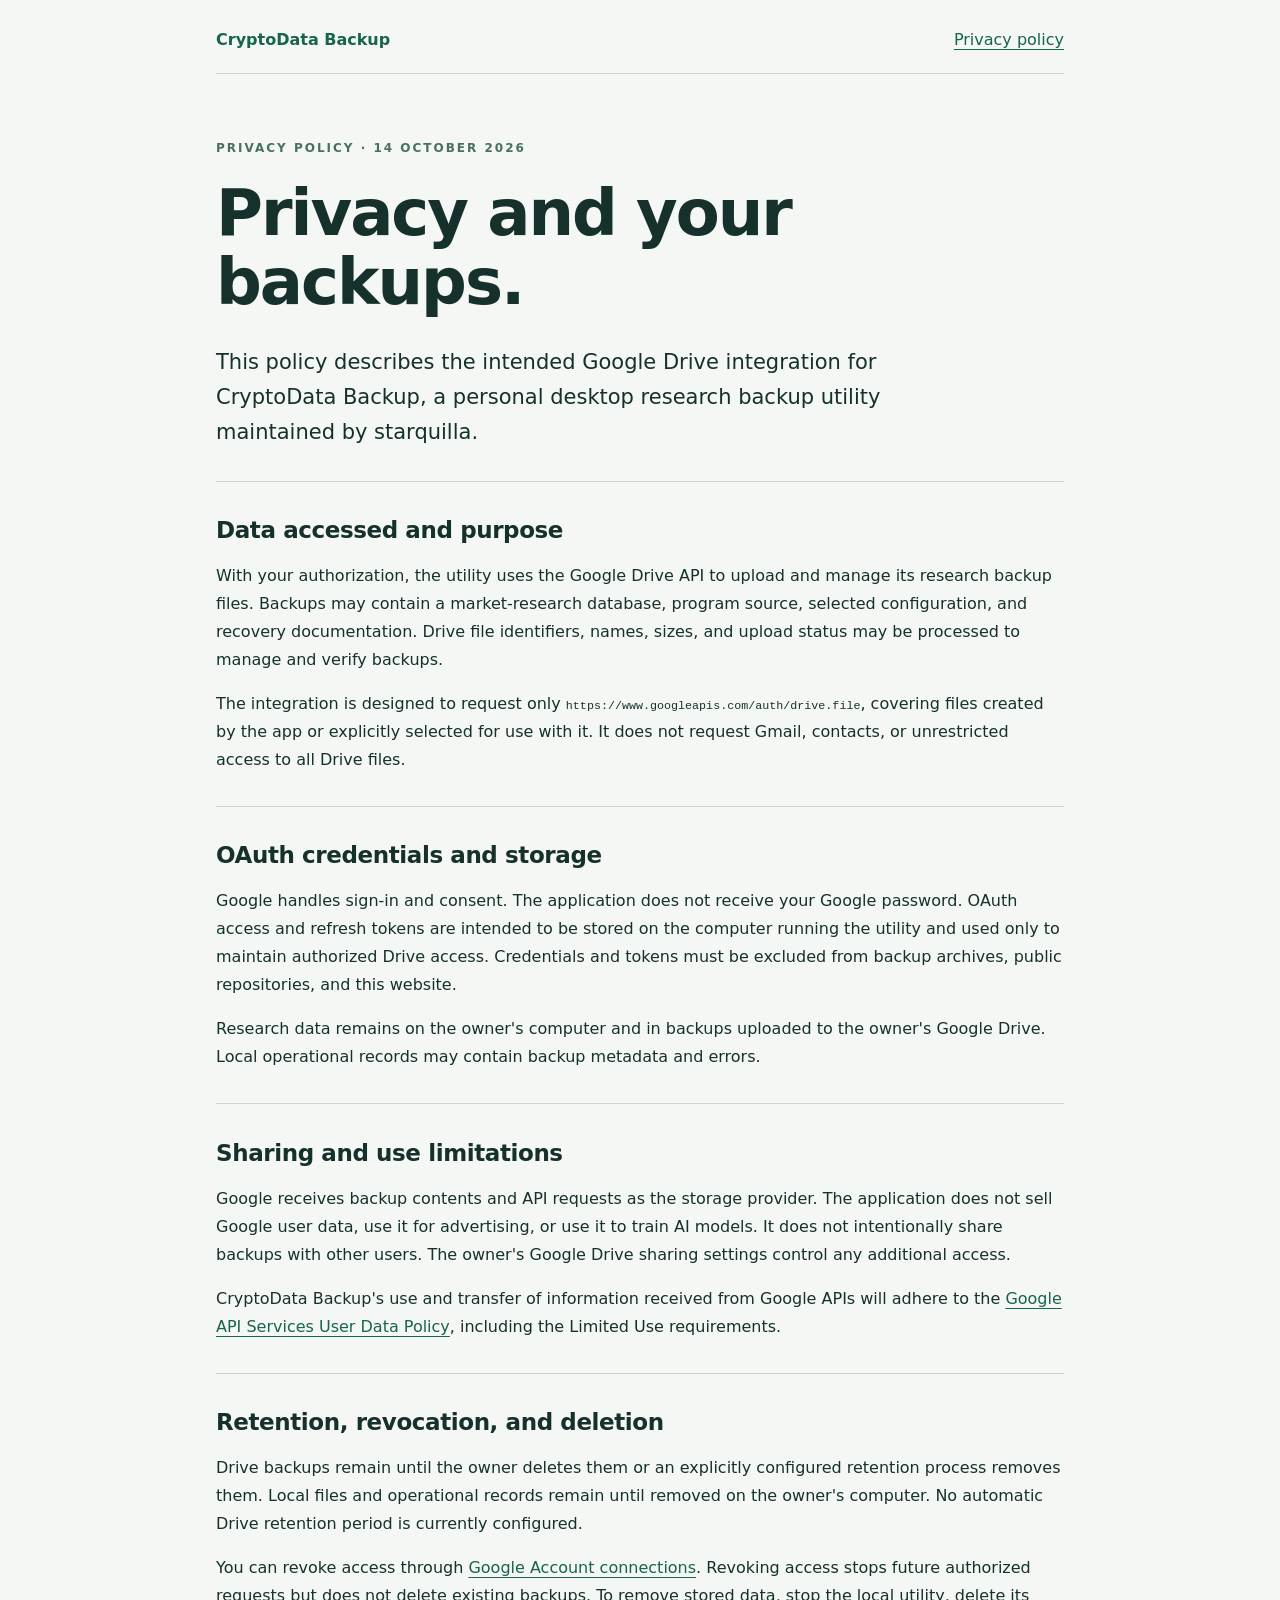
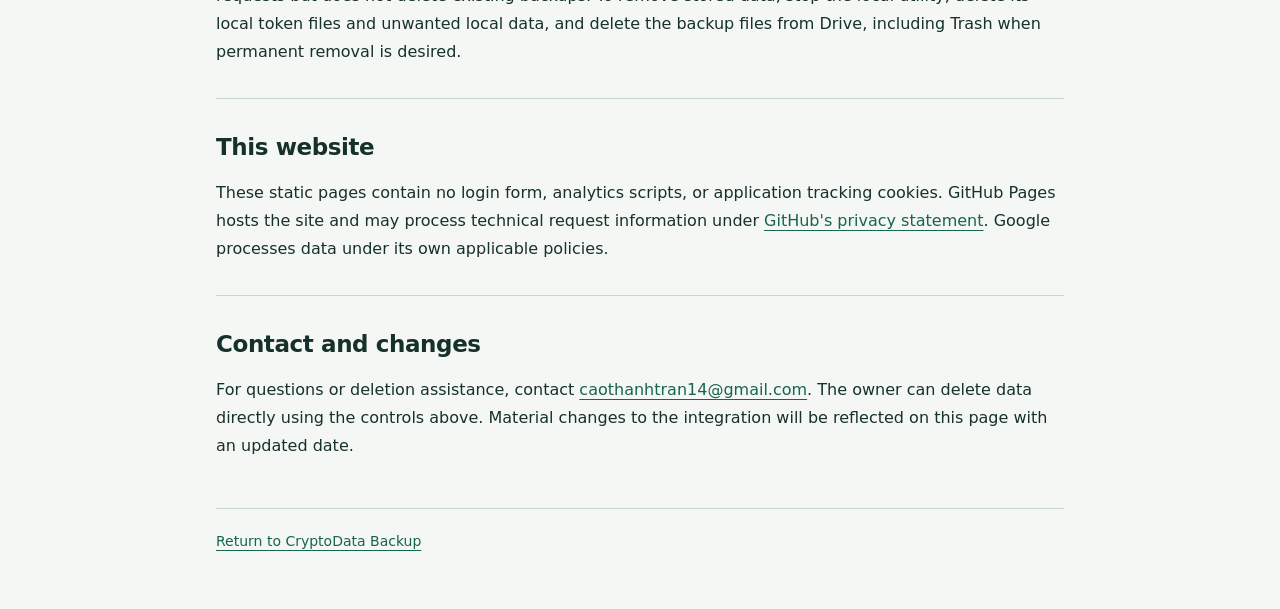
==== privacy.html @ e1b96b21 "Add CryptoData Backup homepage and privacy policy" ====
<!doctype html>
<html lang="en"><meta charset="utf-8"><meta name="viewport" content="width=device-width,initial-scale=1"><title>Privacy Policy | CryptoData Backup</title><link rel="stylesheet" href="style.css"><body><main><nav><a href="index.html">CryptoData Backup</a><a href="privacy.html" aria-current="page">Privacy policy</a></nav><p class="eyebrow">PRIVACY POLICY · 14 OCTOBER 2026</p><h1>Privacy and your backups.</h1><p class="lead">This policy describes the intended Google Drive integration for CryptoData Backup, a personal desktop research backup utility maintained by starquilla.</p><section><h2>Data accessed and purpose</h2><p>With your authorization, the utility uses the Google Drive API to upload and manage its research backup files. Backups may contain a market-research database, program source, selected configuration, and recovery documentation. Drive file identifiers, names, sizes, and upload status may be processed to manage and verify backups.</p><p>The integration is designed to request only <code>https://www.googleapis.com/auth/drive.file</code>, covering files created by the app or explicitly selected for use with it. It does not request Gmail, contacts, or unrestricted access to all Drive files.</p></section><section><h2>OAuth credentials and storage</h2><p>Google handles sign-in and consent. The application does not receive your Google password. OAuth access and refresh tokens are intended to be stored on the computer running the utility and used only to maintain authorized Drive access. Credentials and tokens must be excluded from backup archives, public repositories, and this website.</p><p>Research data remains on the owner's computer and in backups uploaded to the owner's Google Drive. Local operational records may contain backup metadata and errors.</p></section><section><h2>Sharing and use limitations</h2><p>Google receives backup contents and API requests as the storage provider. The application does not sell Google user data, use it for advertising, or use it to train AI models. It does not intentionally share backups with other users. The owner's Google Drive sharing settings control any additional access.</p><p>CryptoData Backup's use and transfer of information received from Google APIs will adhere to the <a href="https://developers.google.com/terms/api-services-user-data-policy">Google API Services User Data Policy</a>, including the Limited Use requirements.</p></section><section><h2>Retention, revocation, and deletion</h2><p>Drive backups remain until the owner deletes them or an explicitly configured retention process removes them. Local files and operational records remain until removed on the owner's computer. No automatic Drive retention period is currently configured.</p><p>You can revoke access through <a href="https://myaccount.google.com/connections">Google Account connections</a>. Revoking access stops future authorized requests but does not delete existing backups. To remove stored data, stop the local utility, delete its local token files and unwanted local data, and delete the backup files from Drive, including Trash when permanent removal is desired.</p></section><section><h2>This website</h2><p>These static pages contain no login form, analytics scripts, or application tracking cookies. GitHub Pages hosts the site and may process technical request information under <a href="https://docs.github.com/en/site-policy/privacy-policies/github-general-privacy-statement">GitHub's privacy statement</a>. Google processes data under its own applicable policies.</p></section><section><h2>Contact and changes</h2><p>For questions or deletion assistance, contact <a href="mailto:caothanhtran14@gmail.com">caothanhtran14@gmail.com</a>. The owner can delete data directly using the controls above. Material changes to the integration will be reflected on this page with an updated date.</p></section><footer><a href="index.html">Return to CryptoData Backup</a></footer></main></body></html>
---- style.css ----
:root{color-scheme:light;font-family:system-ui,-apple-system,Segoe UI,sans-serif;color:#16312c;background:#f4f7f3}*{box-sizing:border-box}body{margin:0}main{max-width:900px;margin:auto;padding:30px 26px 60px}nav{display:flex;justify-content:space-between;gap:20px;border-bottom:1px solid #c9d8ce;padding-bottom:24px;margin-bottom:64px}a{color:#17644f;text-underline-offset:4px}nav a:first-child{font-weight:750;text-decoration:none}.eyebrow{font-size:12px;font-weight:700;letter-spacing:2px;color:#48725e}h1{font-size:clamp(36px,6vw,64px);line-height:1.08;letter-spacing:-2px;margin:20px 0 28px}h2{font-size:23px;letter-spacing:-.4px}.lead{font-size:21px;line-height:1.65;max-width:760px}section{border-top:1px solid #c9d8ce;margin-top:32px;padding-top:16px}p{line-height:1.75}code{overflow-wrap:anywhere;font-size:.9em}footer{margin-top:48px;padding-top:24px;border-top:1px solid #c9d8ce;font-size:14px}a:focus-visible{outline:3px solid #ca8624;outline-offset:5px}@media(max-width:500px){nav{margin-bottom:42px;flex-wrap:wrap}main{padding:24px 20px}h1{letter-spacing:-1px}}
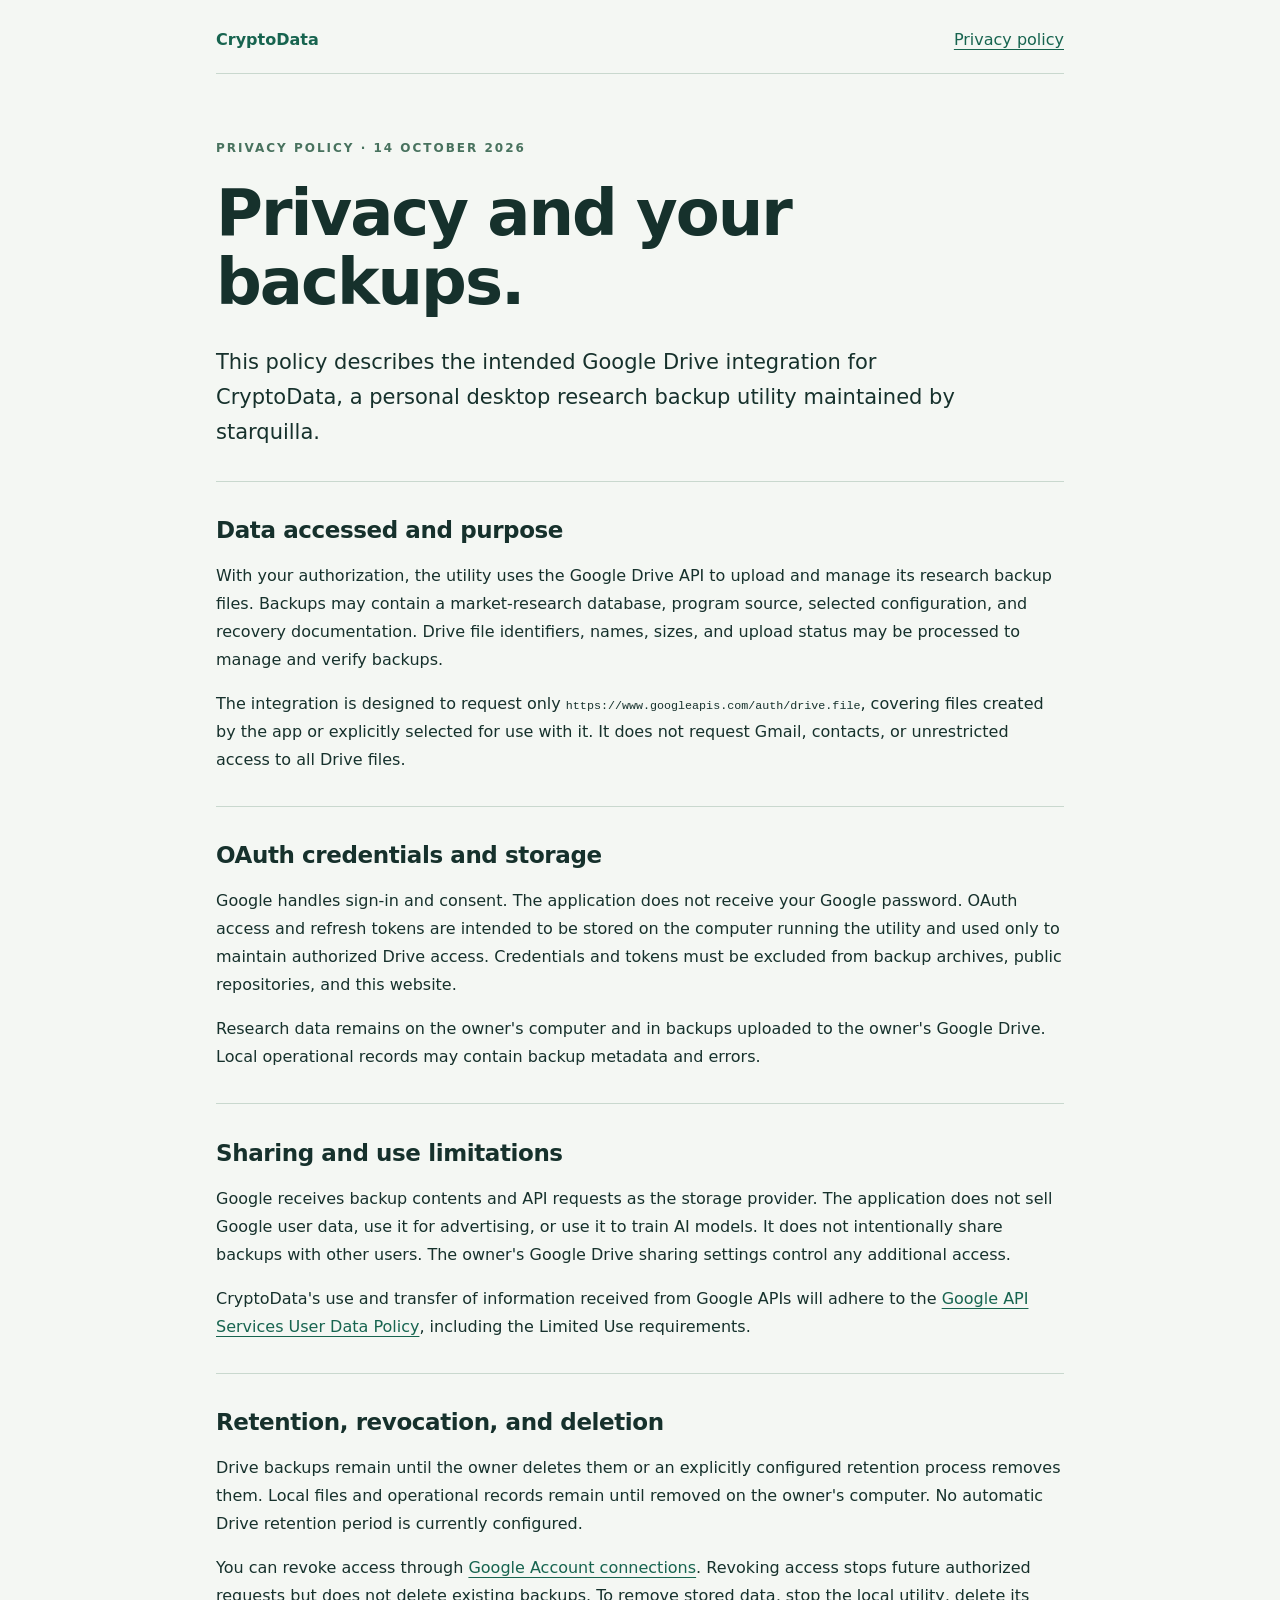
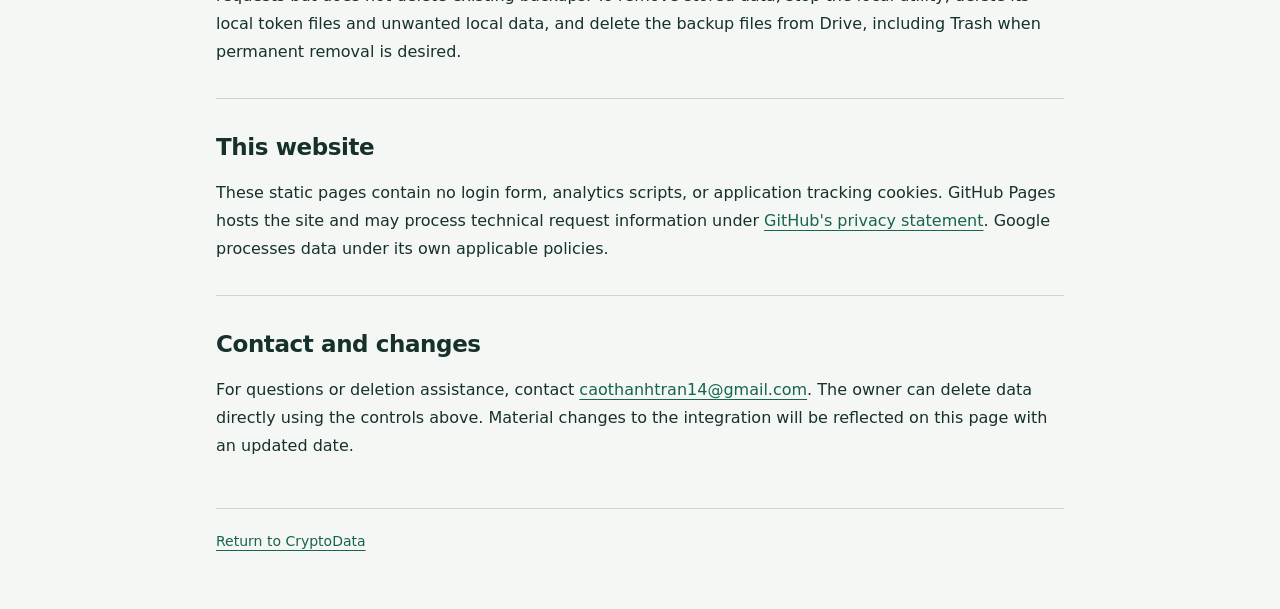
==== commit 3007fb86: "Standardize application name as CryptoData" ====
--- a/privacy.html
+++ b/privacy.html
@@ -1,2 +1,2 @@
 <!doctype html>
-<html lang="en"><meta charset="utf-8"><meta name="viewport" content="width=device-width,initial-scale=1"><title>Privacy Policy | CryptoData Backup</title><link rel="stylesheet" href="style.css"><body><main><nav><a href="index.html">CryptoData Backup</a><a href="privacy.html" aria-current="page">Privacy policy</a></nav><p class="eyebrow">PRIVACY POLICY · 14 OCTOBER 2026</p><h1>Privacy and your backups.</h1><p class="lead">This policy describes the intended Google Drive integration for CryptoData Backup, a personal desktop research backup utility maintained by starquilla.</p><section><h2>Data accessed and purpose</h2><p>With your authorization, the utility uses the Google Drive API to upload and manage its research backup files. Backups may contain a market-research database, program source, selected configuration, and recovery documentation. Drive file identifiers, names, sizes, and upload status may be processed to manage and verify backups.</p><p>The integration is designed to request only <code>https://www.googleapis.com/auth/drive.file</code>, covering files created by the app or explicitly selected for use with it. It does not request Gmail, contacts, or unrestricted access to all Drive files.</p></section><section><h2>OAuth credentials and storage</h2><p>Google handles sign-in and consent. The application does not receive your Google password. OAuth access and refresh tokens are intended to be stored on the computer running the utility and used only to maintain authorized Drive access. Credentials and tokens must be excluded from backup archives, public repositories, and this website.</p><p>Research data remains on the owner's computer and in backups uploaded to the owner's Google Drive. Local operational records may contain backup metadata and errors.</p></section><section><h2>Sharing and use limitations</h2><p>Google receives backup contents and API requests as the storage provider. The application does not sell Google user data, use it for advertising, or use it to train AI models. It does not intentionally share backups with other users. The owner's Google Drive sharing settings control any additional access.</p><p>CryptoData Backup's use and transfer of information received from Google APIs will adhere to the <a href="https://developers.google.com/terms/api-services-user-data-policy">Google API Services User Data Policy</a>, including the Limited Use requirements.</p></section><section><h2>Retention, revocation, and deletion</h2><p>Drive backups remain until the owner deletes them or an explicitly configured retention process removes them. Local files and operational records remain until removed on the owner's computer. No automatic Drive retention period is currently configured.</p><p>You can revoke access through <a href="https://myaccount.google.com/connections">Google Account connections</a>. Revoking access stops future authorized requests but does not delete existing backups. To remove stored data, stop the local utility, delete its local token files and unwanted local data, and delete the backup files from Drive, including Trash when permanent removal is desired.</p></section><section><h2>This website</h2><p>These static pages contain no login form, analytics scripts, or application tracking cookies. GitHub Pages hosts the site and may process technical request information under <a href="https://docs.github.com/en/site-policy/privacy-policies/github-general-privacy-statement">GitHub's privacy statement</a>. Google processes data under its own applicable policies.</p></section><section><h2>Contact and changes</h2><p>For questions or deletion assistance, contact <a href="mailto:caothanhtran14@gmail.com">caothanhtran14@gmail.com</a>. The owner can delete data directly using the controls above. Material changes to the integration will be reflected on this page with an updated date.</p></section><footer><a href="index.html">Return to CryptoData Backup</a></footer></main></body></html>
+<html lang="en"><meta charset="utf-8"><meta name="viewport" content="width=device-width,initial-scale=1"><title>Privacy Policy | CryptoData</title><link rel="stylesheet" href="style.css"><body><main><nav><a href="index.html">CryptoData</a><a href="privacy.html" aria-current="page">Privacy policy</a></nav><p class="eyebrow">PRIVACY POLICY · 14 OCTOBER 2026</p><h1>Privacy and your backups.</h1><p class="lead">This policy describes the intended Google Drive integration for CryptoData, a personal desktop research backup utility maintained by starquilla.</p><section><h2>Data accessed and purpose</h2><p>With your authorization, the utility uses the Google Drive API to upload and manage its research backup files. Backups may contain a market-research database, program source, selected configuration, and recovery documentation. Drive file identifiers, names, sizes, and upload status may be processed to manage and verify backups.</p><p>The integration is designed to request only <code>https://www.googleapis.com/auth/drive.file</code>, covering files created by the app or explicitly selected for use with it. It does not request Gmail, contacts, or unrestricted access to all Drive files.</p></section><section><h2>OAuth credentials and storage</h2><p>Google handles sign-in and consent. The application does not receive your Google password. OAuth access and refresh tokens are intended to be stored on the computer running the utility and used only to maintain authorized Drive access. Credentials and tokens must be excluded from backup archives, public repositories, and this website.</p><p>Research data remains on the owner's computer and in backups uploaded to the owner's Google Drive. Local operational records may contain backup metadata and errors.</p></section><section><h2>Sharing and use limitations</h2><p>Google receives backup contents and API requests as the storage provider. The application does not sell Google user data, use it for advertising, or use it to train AI models. It does not intentionally share backups with other users. The owner's Google Drive sharing settings control any additional access.</p><p>CryptoData's use and transfer of information received from Google APIs will adhere to the <a href="https://developers.google.com/terms/api-services-user-data-policy">Google API Services User Data Policy</a>, including the Limited Use requirements.</p></section><section><h2>Retention, revocation, and deletion</h2><p>Drive backups remain until the owner deletes them or an explicitly configured retention process removes them. Local files and operational records remain until removed on the owner's computer. No automatic Drive retention period is currently configured.</p><p>You can revoke access through <a href="https://myaccount.google.com/connections">Google Account connections</a>. Revoking access stops future authorized requests but does not delete existing backups. To remove stored data, stop the local utility, delete its local token files and unwanted local data, and delete the backup files from Drive, including Trash when permanent removal is desired.</p></section><section><h2>This website</h2><p>These static pages contain no login form, analytics scripts, or application tracking cookies. GitHub Pages hosts the site and may process technical request information under <a href="https://docs.github.com/en/site-policy/privacy-policies/github-general-privacy-statement">GitHub's privacy statement</a>. Google processes data under its own applicable policies.</p></section><section><h2>Contact and changes</h2><p>For questions or deletion assistance, contact <a href="mailto:caothanhtran14@gmail.com">caothanhtran14@gmail.com</a>. The owner can delete data directly using the controls above. Material changes to the integration will be reflected on this page with an updated date.</p></section><footer><a href="index.html">Return to CryptoData</a></footer></main></body></html>
